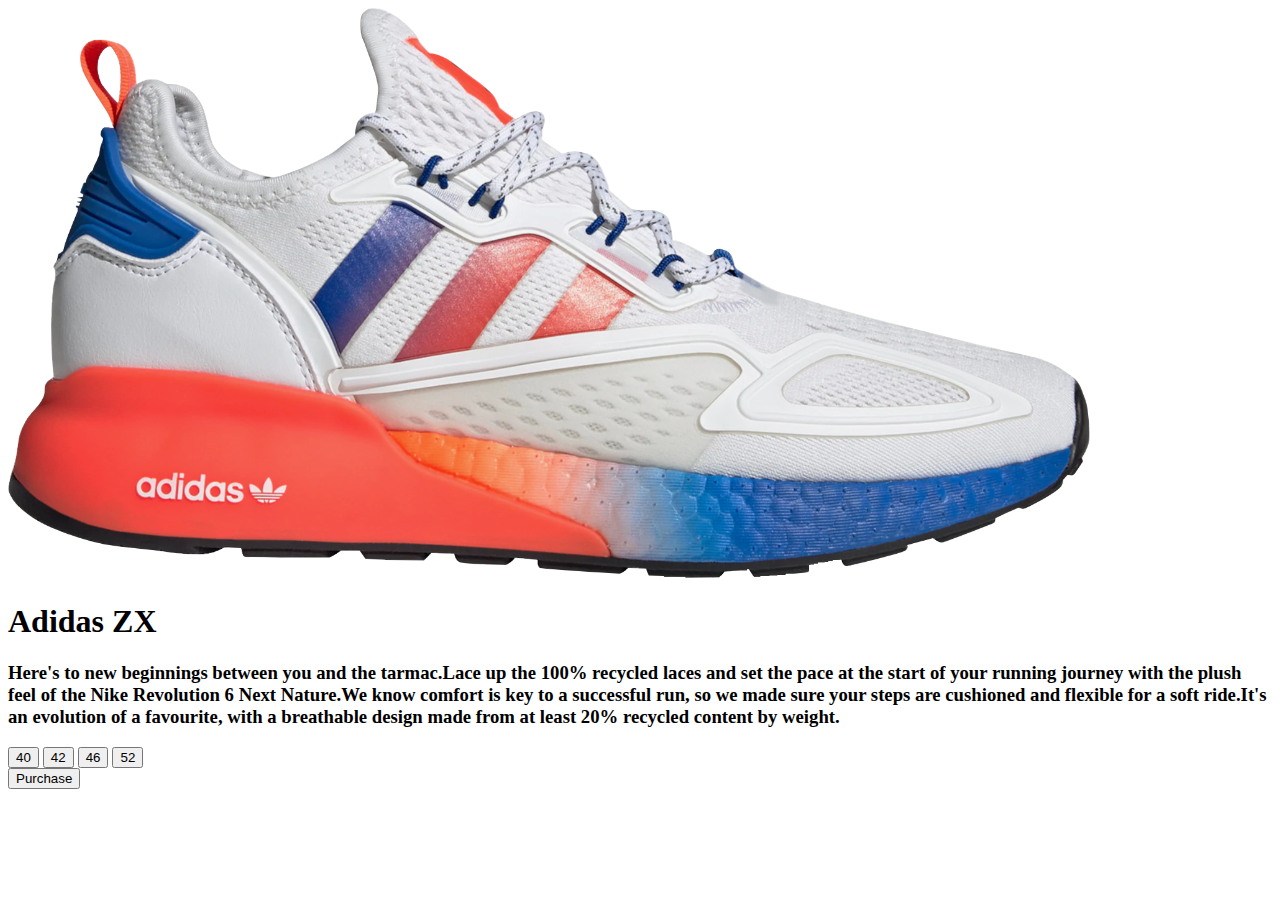
==== shoe_card/index.html @ 22c96b23 "basic structure of card" ====
<!DOCTYPE html>
<html lang="en">
<head>
    <meta charset="UTF-8">
    <meta http-equiv="X-UA-Compatible" content="IE=edge">
    <meta name="viewport" content="width=device-width, initial-scale=1.0">
    <title>3d card</title>
</head>
<body>
    <div class="container">
        <div class="card">
            <div class="circle"></div>
            <img src="adidas.png">
        </div>
        <div class="info">
            <h1 class="title">Adidas ZX</h1>
            <h3>Here's to new beginnings between you and the tarmac.Lace up the 100% recycled laces and set the pace at the start of your running journey with the plush feel of the Nike Revolution 6 Next Nature.We know comfort is key to a successful run, so we made sure your steps are cushioned and flexible for a soft ride.It's an evolution of a favourite, with a breathable design made from at least 20% recycled content by weight.</h3>
            <div class="sizes">
                <button>40</button>
                <button>42</button>
                <button>46</button>
                <button>52</button>
            </div>
        </div>
        <div class="purchase">
            <button type="submit">Purchase</button>
        </div>
    </div>
</body>
</html>
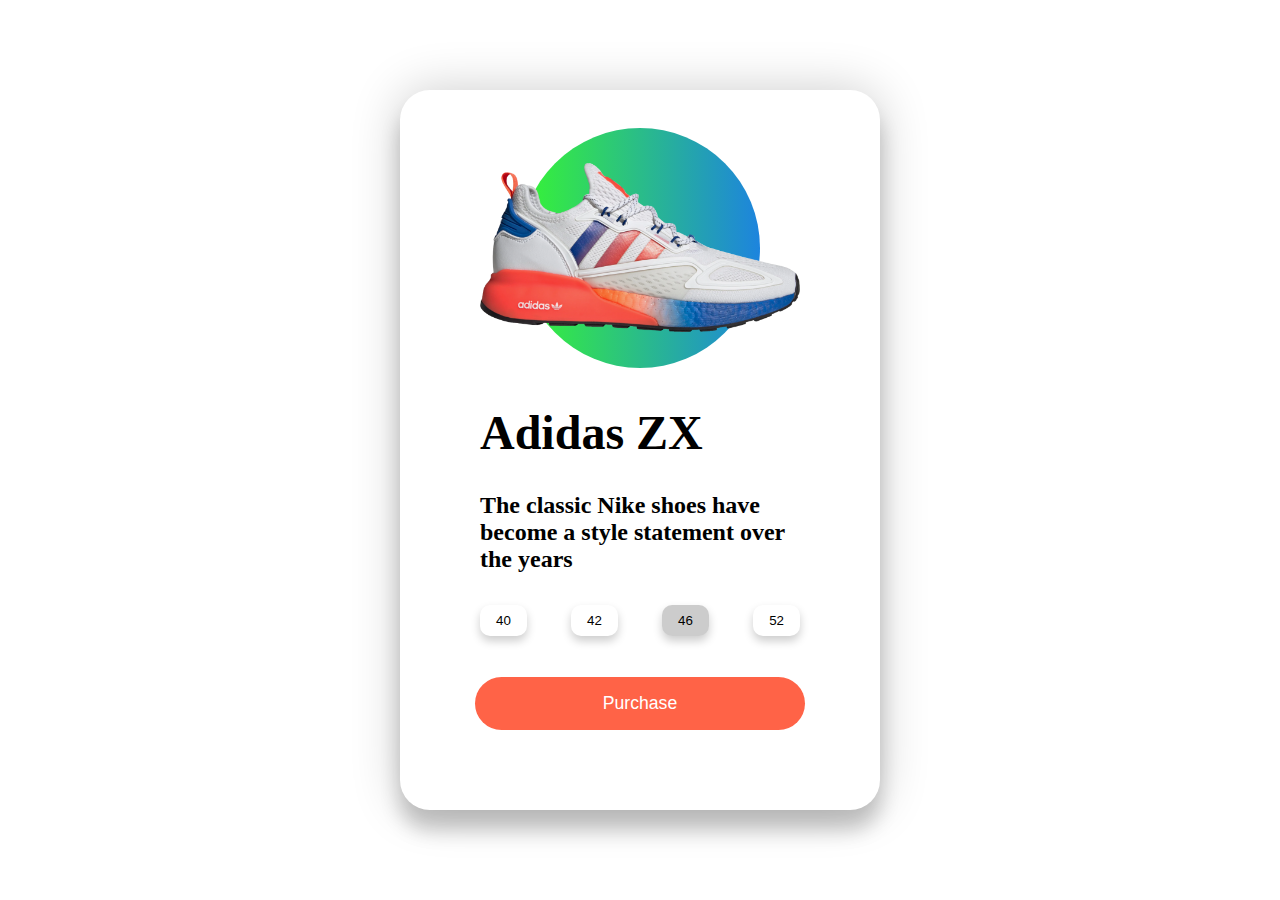
==== commit 6ab8a687: "styling the card" ====
--- a/shoe_card/index.html
+++ b/shoe_card/index.html
@@ -4,26 +4,31 @@
     <meta charset="UTF-8">
     <meta http-equiv="X-UA-Compatible" content="IE=edge">
     <meta name="viewport" content="width=device-width, initial-scale=1.0">
+    <link rel="stylesheet" href="style.css">
     <title>3d card</title>
 </head>
 <body>
     <div class="container">
         <div class="card">
-            <div class="circle"></div>
-            <img src="adidas.png">
-        </div>
-        <div class="info">
-            <h1 class="title">Adidas ZX</h1>
-            <h3>Here's to new beginnings between you and the tarmac.Lace up the 100% recycled laces and set the pace at the start of your running journey with the plush feel of the Nike Revolution 6 Next Nature.We know comfort is key to a successful run, so we made sure your steps are cushioned and flexible for a soft ride.It's an evolution of a favourite, with a breathable design made from at least 20% recycled content by weight.</h3>
-            <div class="sizes">
-                <button>40</button>
-                <button>42</button>
-                <button>46</button>
-                <button>52</button>
+            <div class="sneaker">
+                <div class="circle"></div>
+                <img src="adidas.png">
             </div>
-        </div>
-        <div class="purchase">
-            <button type="submit">Purchase</button>
+            <div class="info">
+                <h1 class="title">Adidas ZX</h1>
+                <h3>The classic Nike shoes
+                    have become a style statement over the years
+                </h3>
+                <div class="sizes">
+                    <button>40</button>
+                    <button>42</button>
+                    <button class="active">46</button>
+                    <button>52</button>
+                </div>
+            </div>
+            <div class="purchase">
+                <button type="submit">Purchase</button>
+            </div>
         </div>
     </div>
 </body>
--- a/shoe_card/style.css
+++ b/shoe_card/style.css
@@ -0,0 +1,88 @@
+*{
+    padding: 0px;
+    margin:0px;
+    box-sizing: border-box;
+}
+
+body{
+    display: flex;
+    justify-content: center;
+    align-items: center;
+    min-height: 100vh;
+}
+.container{
+    width: 50%;
+    display: flex;
+    justify-content: center;
+}
+
+.card{
+    min-height: 80vh;
+    width: 30rem;
+    padding: 0rem 5rem;
+    border-radius: 30px;
+    box-shadow: 0px 20px 20px rgba(0, 0, 0,0.2),0px 0px 50px rgba(0,0,0,0.2);
+}
+.sneaker{
+    display: flex;
+    justify-content: center;
+    align-items: center;
+    min-height: 35vh;
+}
+.sneaker img{
+    width: 20rem;
+    z-index: 2;
+}
+.circle{
+    width: 15rem;
+    height: 15rem;
+    position: absolute;
+    z-index: 1;
+    border-radius: 50%;
+    background: linear-gradient(to right,
+    rgba(55, 245, 51),
+    rgba(29, 132, 222)
+    );
+}
+
+.info h1{
+    font-size: 3rem;
+}
+
+.info h3{
+    font-size: 1.5rem;
+    padding: 2rem 0rem;
+}
+
+.sizes{
+    display: flex;
+    justify-content: space-between;
+}
+
+.sizes button{
+    cursor: pointer;
+    padding: 0.5rem 1rem;
+    border-style: none;
+    background-color: white;
+    box-shadow:0px 5px 10px rgba(0, 0, 0,0.2);
+    border-radius: 10px;
+}
+
+button.active{
+    background-color: rgba(0, 0, 0,0.2);
+}
+.purchase{
+    min-height: 15vh;
+    display: flex;
+    justify-content: center;
+    align-items: center;
+}
+.purchase button{
+    cursor: pointer;
+    border-style: none;
+    color: white;
+    background-color: tomato;
+    padding: 1rem 8rem;
+    border-radius: 30px;
+    font-size: 110%;
+}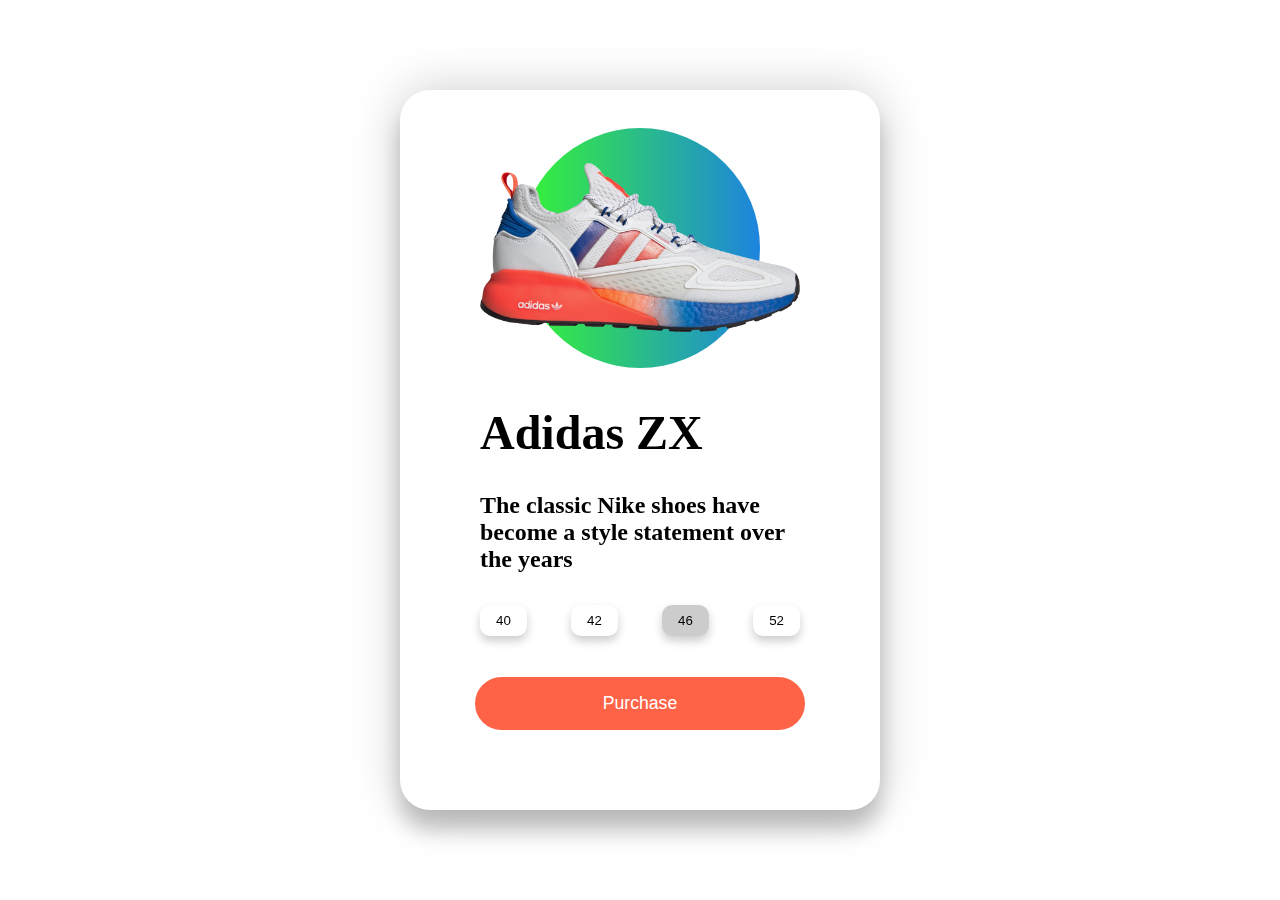
==== commit bd2a044e: "rotating container on hover" ====
--- a/shoe_card/index.html
+++ b/shoe_card/index.html
@@ -16,7 +16,7 @@
             </div>
             <div class="info">
                 <h1 class="title">Adidas ZX</h1>
-                <h3>The classic Nike shoes
+                <h3 class="description">The classic Nike shoes
                     have become a style statement over the years
                 </h3>
                 <div class="sizes">
@@ -32,4 +32,5 @@
         </div>
     </div>
 </body>
+<script src="script.js"></script>
 </html>--- a/shoe_card/style.css
+++ b/shoe_card/style.css
@@ -9,6 +9,7 @@
     justify-content: center;
     align-items: center;
     min-height: 100vh;
+    perspective: 1000px;
 }
 .container{
     width: 50%;
@@ -17,6 +18,7 @@
 }
 
 .card{
+    transform-style: preserve-3d;
     min-height: 80vh;
     width: 30rem;
     padding: 0rem 5rem;
